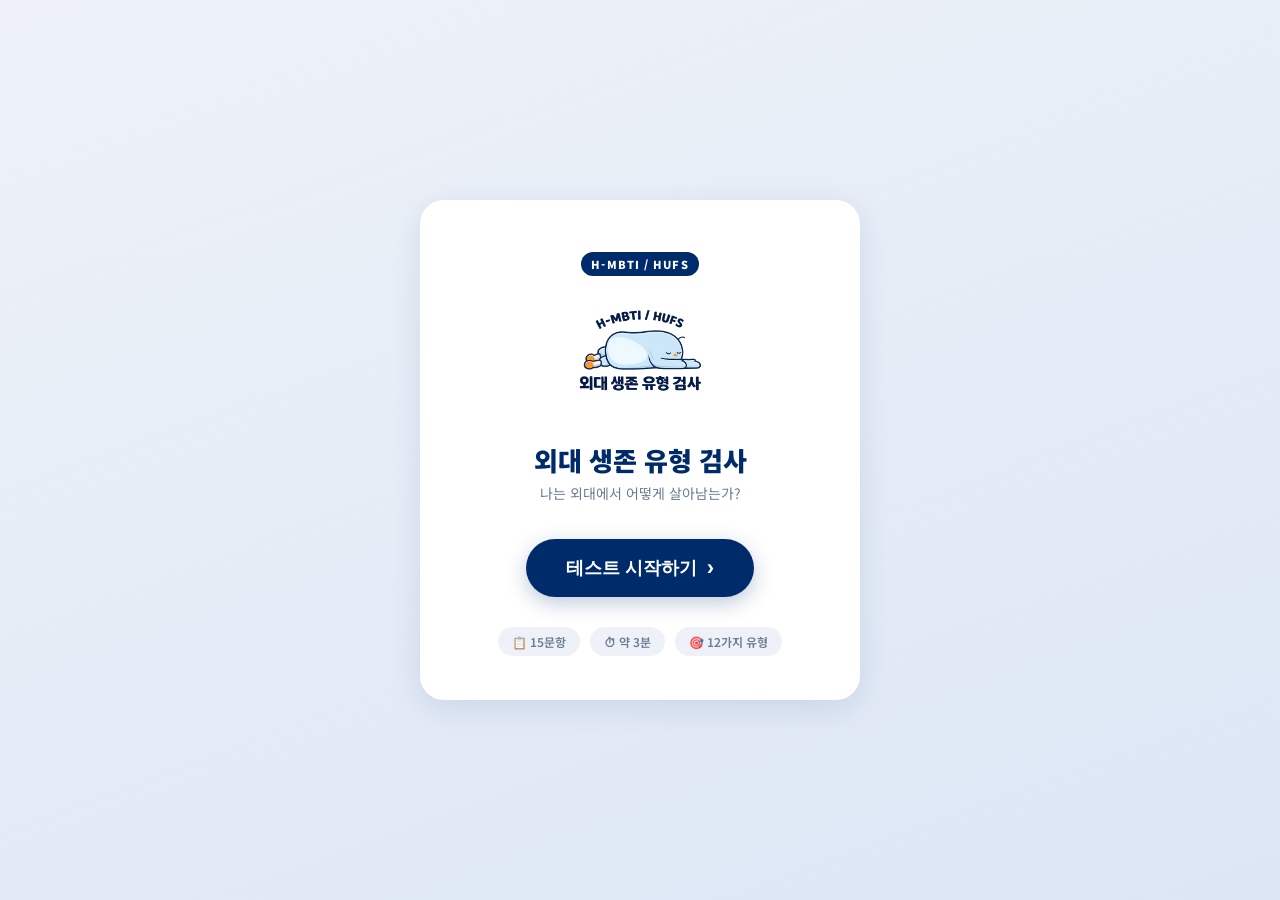
==== murung_dowon/index.html @ cec167fe "Add integrated H-MBTI quiz with full 15Q flow and result page - index.html: 시작 페이지 (HUFS 네이비 테마, 플로팅" ====
<!DOCTYPE html>
<html lang="ko">
<head>
  <meta charset="UTF-8" />
  <meta name="viewport" content="width=device-width, initial-scale=1.0" />
  <title>H-MBTI | 외대 생존 유형 검사</title>
  <link rel="stylesheet" href="style.css" />
  <style>
    body {
      flex-direction: column;
      background: linear-gradient(160deg, #EEF2F8 0%, #dce6f5 100%);
    }

    .start-card {
      display: flex;
      flex-direction: column;
      align-items: center;
      text-align: center;
      background: var(--card);
      border-radius: 24px;
      box-shadow: var(--shadow);
      width: 100%;
      max-width: 440px;
      padding: 52px 36px 44px;
    }

    .logo-img {
      width: 220px;
      margin-bottom: 8px;
      animation: float 3s ease-in-out infinite;
      user-select: none;
    }

    @keyframes float {
      0%, 100% { transform: translateY(0); }
      50%       { transform: translateY(-12px); }
    }

    .title-main {
      font-size: 26px;
      font-weight: 900;
      color: var(--primary);
      line-height: 1.3;
      margin-bottom: 6px;
    }

    .title-sub {
      font-size: 14px;
      color: var(--text-muted);
      margin-bottom: 36px;
    }

    .start-btn {
      display: flex;
      align-items: center;
      gap: 10px;
      background: var(--primary);
      color: #fff;
      border: none;
      border-radius: 99px;
      padding: 16px 40px;
      font-size: 18px;
      font-weight: 700;
      cursor: pointer;
      box-shadow: 0 6px 20px rgba(0,43,107,0.25);
      transition: transform 0.2s, box-shadow 0.2s, background 0.2s;
    }

    .start-btn:hover {
      background: var(--primary-hover);
      transform: translateY(-3px);
      box-shadow: 0 12px 30px rgba(0,43,107,0.30);
    }

    .start-btn:active {
      transform: scale(0.97);
    }

    .arrow-icon {
      font-size: 22px;
      transition: transform 0.2s;
    }

    .start-btn:hover .arrow-icon {
      transform: translateX(5px);
    }

    .info-row {
      display: flex;
      gap: 10px;
      margin-top: 30px;
    }

    .info-chip {
      background: var(--bg);
      border-radius: 99px;
      padding: 6px 14px;
      font-size: 12px;
      font-weight: 600;
      color: var(--text-muted);
    }
  </style>
</head>
<body>
  <div class="start-card">
    <span class="logo-badge">H-MBTI / HUFS</span>
    <img src="hbti_logo.png" alt="H-MBTI 로고" class="logo-img" />
    <h1 class="title-main">외대 생존 유형 검사</h1>
    <p class="title-sub">나는 외대에서 어떻게 살아남는가?</p>

    <button class="start-btn" onclick="location.href='info.html'">
      <span>테스트 시작하기</span>
      <span class="arrow-icon">›</span>
    </button>

    <div class="info-row">
      <span class="info-chip">📋 15문항</span>
      <span class="info-chip">⏱ 약 3분</span>
      <span class="info-chip">🎯 12가지 유형</span>
    </div>
  </div>
</body>
</html>
---- murung_dowon/style.css ----
@import url('https://fonts.googleapis.com/css2?family=Noto+Sans+KR:wght@400;500;700;900&display=swap');

:root {
  --primary: #002B6B;
  --primary-hover: #1a4a8a;
  --accent: #4A90D9;
  --bg: #EEF2F8;
  --card: #ffffff;
  --text: #1a1a2e;
  --text-muted: #6b7c93;
  --border: #dce3ef;
  --selected-bg: #002B6B;
  --selected-text: #ffffff;
  --radius: 14px;
  --shadow: 0 8px 30px rgba(0, 43, 107, 0.10);
}

* {
  box-sizing: border-box;
  margin: 0;
  padding: 0;
}

body {
  font-family: 'Noto Sans KR', 'Malgun Gothic', sans-serif;
  background-color: var(--bg);
  color: var(--text);
  min-height: 100vh;
  display: flex;
  justify-content: center;
  align-items: center;
  padding: 24px 16px;
}

/* ── 카드 공통 ── */
.card {
  background: var(--card);
  border-radius: var(--radius);
  box-shadow: var(--shadow);
  width: 100%;
  max-width: 440px;
  padding: 36px 28px;
}

/* ── 섹션 타이틀 ── */
.section-title {
  background-color: var(--primary);
  color: #fff;
  padding: 11px 16px;
  border-radius: 8px;
  font-size: 13px;
  font-weight: 700;
  text-align: center;
  margin-bottom: 14px;
  letter-spacing: 0.05em;
}

/* ── 프라이머리 버튼 ── */
.btn-primary {
  display: flex;
  justify-content: center;
  align-items: center;
  width: 100%;
  padding: 16px;
  background-color: var(--primary);
  color: #fff;
  border: none;
  border-radius: 10px;
  font-size: 16px;
  font-weight: 700;
  cursor: pointer;
  transition: background 0.2s, transform 0.1s, box-shadow 0.2s;
  box-shadow: 0 4px 14px rgba(0, 43, 107, 0.25);
}

.btn-primary:hover {
  background-color: var(--primary-hover);
  transform: translateY(-2px);
  box-shadow: 0 8px 20px rgba(0, 43, 107, 0.30);
}

.btn-primary:active {
  transform: translateY(0);
}

.btn-primary:disabled {
  background-color: #c9d1de;
  color: #8898aa;
  cursor: not-allowed;
  box-shadow: none;
  transform: none;
}

/* ── 세컨더리 버튼 ── */
.btn-secondary {
  display: flex;
  justify-content: center;
  align-items: center;
  width: 100%;
  padding: 14px;
  background-color: transparent;
  color: var(--primary);
  border: 2px solid var(--primary);
  border-radius: 10px;
  font-size: 15px;
  font-weight: 700;
  cursor: pointer;
  transition: background 0.2s, color 0.2s;
}

.btn-secondary:hover {
  background-color: var(--primary);
  color: #fff;
}

/* ── 진행률 바 ── */
.progress-wrap {
  margin-bottom: 28px;
}

.progress-label {
  display: flex;
  justify-content: space-between;
  font-size: 12px;
  font-weight: 700;
  color: var(--text-muted);
  margin-bottom: 8px;
}

.progress-bar {
  width: 100%;
  height: 8px;
  background-color: var(--border);
  border-radius: 99px;
  overflow: hidden;
}

.progress-fill {
  height: 100%;
  background: linear-gradient(90deg, var(--primary), var(--accent));
  border-radius: 99px;
  transition: width 0.35s ease;
}

/* ── 로고 텍스트 ── */
.logo-badge {
  display: inline-block;
  background: var(--primary);
  color: #fff;
  font-size: 11px;
  font-weight: 900;
  letter-spacing: 0.1em;
  padding: 4px 10px;
  border-radius: 99px;
  margin-bottom: 12px;
}
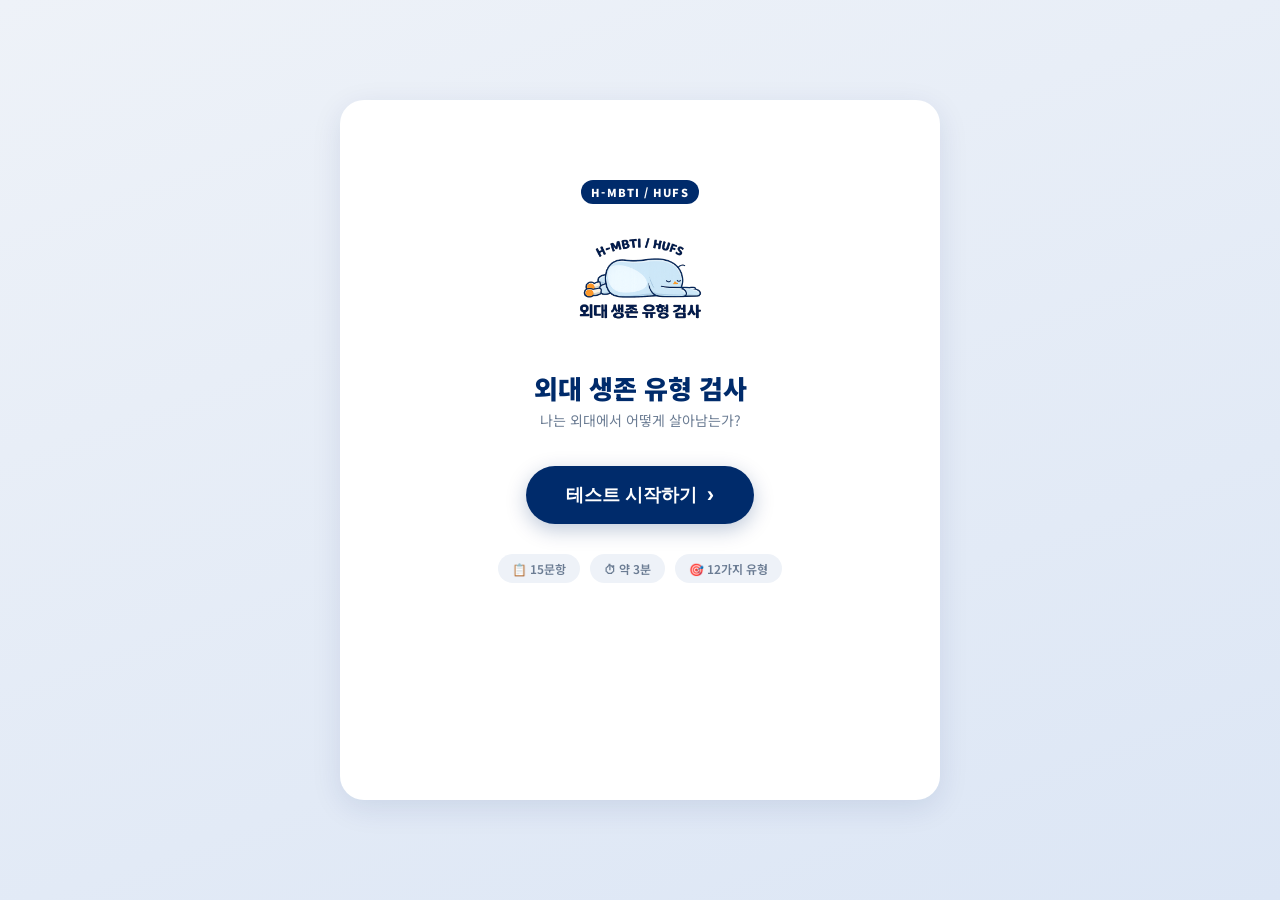
==== commit e6e5eab9: "start-card 사이즈 수정" ====
--- a/murung_dowon/index.html
+++ b/murung_dowon/index.html
@@ -20,8 +20,9 @@
       border-radius: 24px;
       box-shadow: var(--shadow);
       width: 100%;
-      max-width: 440px;
-      padding: 52px 36px 44px;
+      max-width: 600px;
+      min-height: 700px;
+      padding: 80px 36px 80px;
     }
 
     .logo-img {
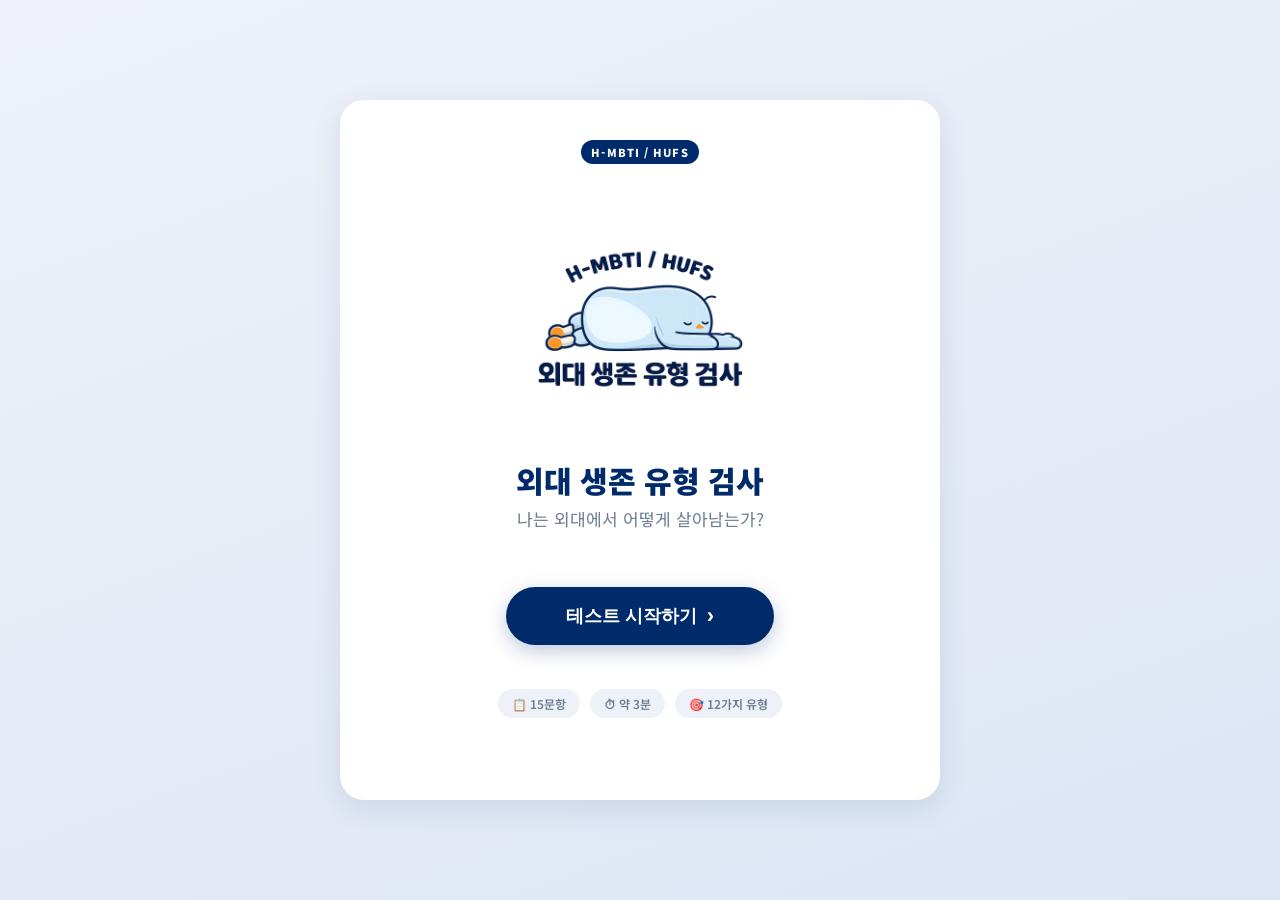
==== commit 51d270c5: "사이즈 및 위치 수정" ====
--- a/murung_dowon/index.html
+++ b/murung_dowon/index.html
@@ -22,12 +22,11 @@
       width: 100%;
       max-width: 600px;
       min-height: 700px;
-      padding: 80px 36px 80px;
+      padding: 40px 36px 60px;
     }
 
     .logo-img {
-      width: 220px;
-      margin-bottom: 8px;
+      width: 370px;
       animation: float 3s ease-in-out infinite;
       user-select: none;
     }
@@ -38,7 +37,7 @@
     }
 
     .title-main {
-      font-size: 26px;
+      font-size: 30px;
       font-weight: 900;
       color: var(--primary);
       line-height: 1.3;
@@ -46,9 +45,9 @@
     }
 
     .title-sub {
-      font-size: 14px;
+      font-size: 17px;
       color: var(--text-muted);
-      margin-bottom: 36px;
+      margin-bottom: 32px;
     }
 
     .start-btn {
@@ -59,9 +58,11 @@
       color: #fff;
       border: none;
       border-radius: 99px;
-      padding: 16px 40px;
+      padding: 16px 60px;
       font-size: 18px;
       font-weight: 700;
+      margin: 20px;
+      margin-top: 24px;
       cursor: pointer;
       box-shadow: 0 6px 20px rgba(0,43,107,0.25);
       transition: transform 0.2s, box-shadow 0.2s, background 0.2s;
@@ -89,7 +90,7 @@
     .info-row {
       display: flex;
       gap: 10px;
-      margin-top: 30px;
+      margin-top: 24px;
     }
 
     .info-chip {
--- a/murung_dowon/style.css
+++ b/murung_dowon/style.css
@@ -152,5 +152,5 @@
   letter-spacing: 0.1em;
   padding: 4px 10px;
   border-radius: 99px;
-  margin-bottom: 12px;
+  margin-bottom: 50px;
 }
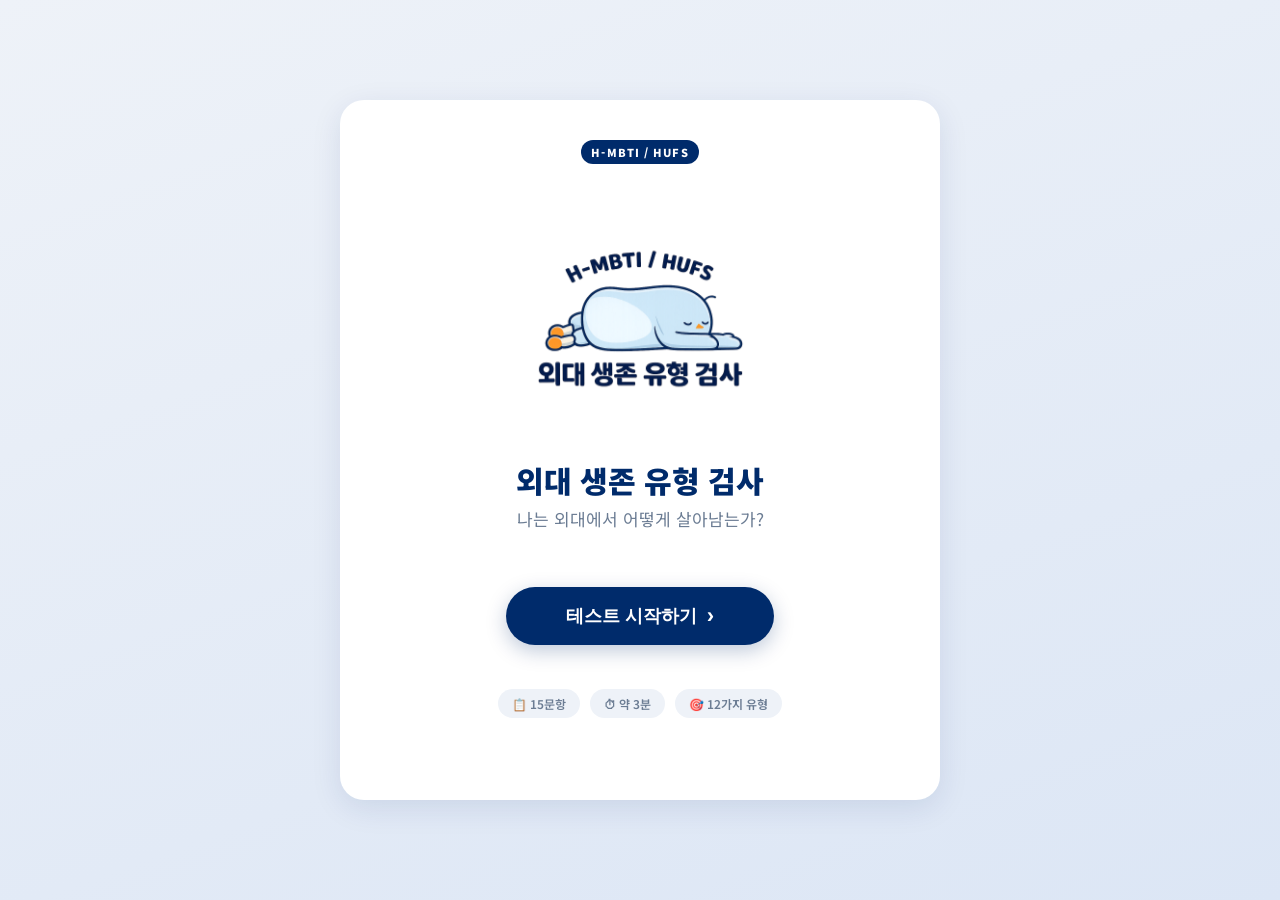
==== commit bf6b338e: "fix: 브라우저 리사이즈 시 UI 레이아웃 깨짐 수정 (#3) - style.css body에 flex-direction: column, justify-content: flex-" ====
--- a/murung_dowon/index.html
+++ b/murung_dowon/index.html
@@ -7,8 +7,8 @@
   <link rel="stylesheet" href="style.css" />
   <style>
     body {
-      flex-direction: column;
       background: linear-gradient(160deg, #EEF2F8 0%, #dce6f5 100%);
+      justify-content: center;
     }
 
     .start-card {
--- a/murung_dowon/style.css
+++ b/murung_dowon/style.css
@@ -27,9 +27,10 @@
   color: var(--text);
   min-height: 100vh;
   display: flex;
-  justify-content: center;
+  flex-direction: column;
+  justify-content: flex-start;
   align-items: center;
-  padding: 24px 16px;
+  padding: 32px 16px;
 }
 
 /* ── 카드 공통 ── */
